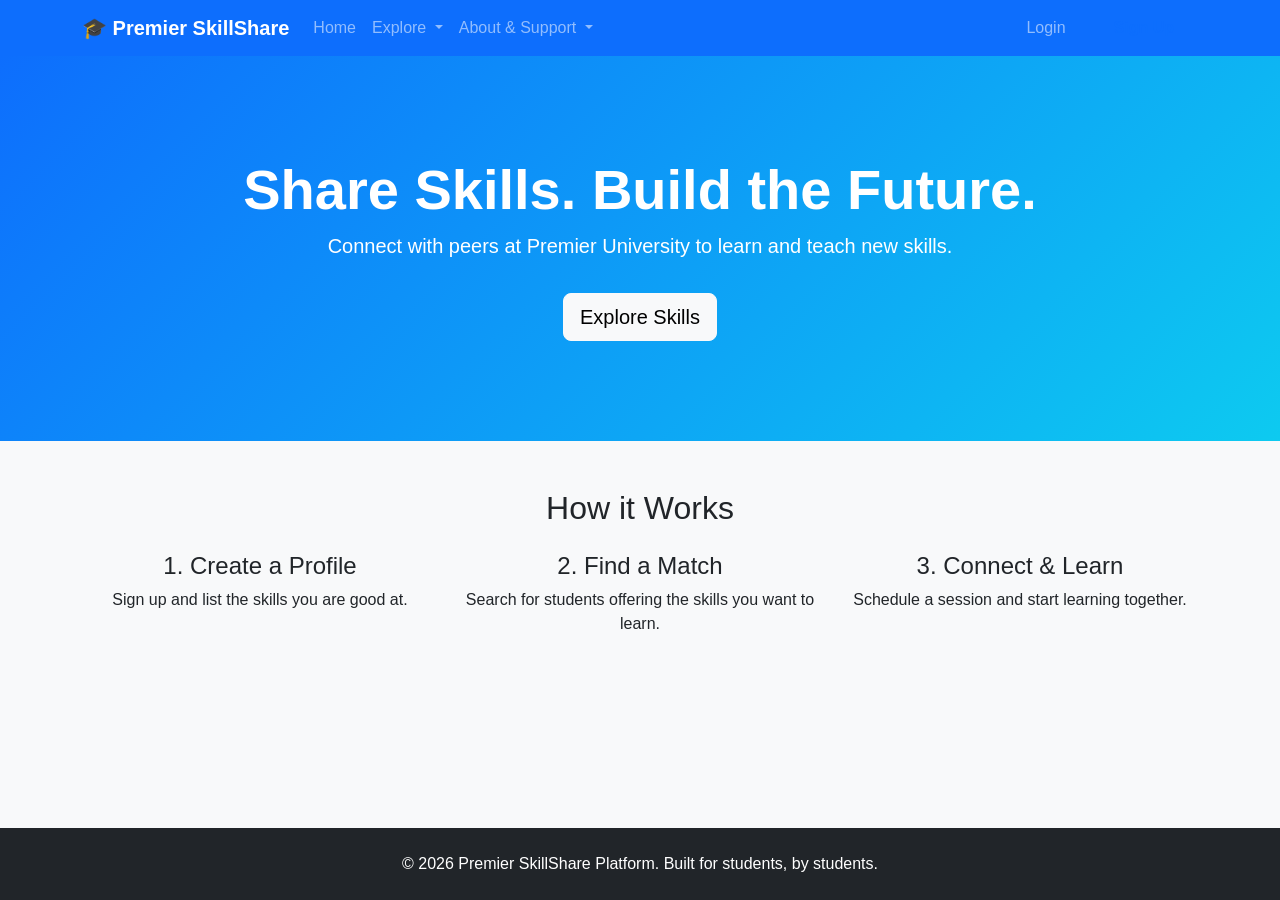
==== index.html @ 528062be "first commit" ====
<!DOCTYPE html>
<html lang="en">
<head>
    <meta charset="UTF-8">
    <title>Premier SkillShare | Home</title>
    <meta name="viewport" content="width=device-width, initial-scale=1.0, maximum-scale=1.0, user-scalable=no">
    <link href="https://cdn.jsdelivr.net/npm/bootstrap@5.3.0/dist/css/bootstrap.min.css" rel="stylesheet">
    <link rel="stylesheet" href="css/style.css">
</head>
<body>
    <div id="navbar-container"></div>

    <div id="carouselExample" class="carousel slide" data-bs-ride="carousel">
      <div class="carousel-inner">
        <div class="carousel-item active hero-section text-center">
            <h1 class="display-4 fw-bold">Share Skills. Build the Future.</h1>
            <p class="lead">Connect with peers at Premier University to learn and teach new skills.</p>
            <a href="skills.html" class="btn btn-light btn-lg mt-3">Explore Skills</a>
        </div>
      </div>
    </div>

    <div class="container mt-5 text-center">
        <h2>How it Works</h2>
        <div class="row mt-4">
            <div class="col-md-4">
                <h4>1. Create a Profile</h4>
                <p>Sign up and list the skills you are good at.</p>
            </div>
            <div class="col-md-4">
                <h4>2. Find a Match</h4>
                <p>Search for students offering the skills you want to learn.</p>
            </div>
            <div class="col-md-4">
                <h4>3. Connect & Learn</h4>
                <p>Schedule a session and start learning together.</p>
            </div>
        </div>
    </div>

    <div id="footer-container"></div>
    <script src="https://code.jquery.com/jquery-3.6.0.min.js"></script>
    <script src="https://cdn.jsdelivr.net/npm/bootstrap@5.3.0/dist/js/bootstrap.bundle.min.js"></script>
    <script src="js/main.js"></script>
</body>
</html>
---- css/style.css ----
body {
    display: flex;
    flex-direction: column;
    min-height: 100vh;
    background-color: #f8f9fa;
    font-family: 'Segoe UI', Tahoma, Geneva, Verdana, sans-serif;
}
#footer-container{
    margin-top: auto;
    width: 100%;
}
.hero-section {
    background: linear-gradient(135deg, #0d6efd, #0dcaf0);
    color: white;
    padding: 100px 0;
}
.skill-card:hover {
    transform: translateY(-5px);
    transition: all 0.3s ease;
    box-shadow: 0 10px 20px rgba(0,0,0,0.1);
}
.error-msg {
    color: red;
    font-size: 0.85rem;
    display: none;
}
/* --- NATIVE APP UI FOR MOBILE SCREENS --- */
@media (max-width: 768px) {
    body {
        background-color: #f2f4f7; /* Slightly darker background to make white cards pop */
    }
    
    .skill-card {
        border-radius: 20px !important; /* Much rounder corners like iOS/Android apps */
        border: none !important;
        box-shadow: 0 8px 16px rgba(0,0,0,0.06) !important; /* Softer, wider shadow */
        margin-bottom: 24px;
        padding: 5px; /* Gives the text some breathing room inside the card */
    }

    .skill-card h5 {
        font-size: 1.25rem;
    }

    .skill-card p {
        font-size: 0.95rem;
        line-height: 1.5;
    }

    /* Make buttons larger and easier to tap with a thumb */
    .skill-card .btn {
        padding: 12px;
        border-radius: 12px;
        font-weight: bold;
        font-size: 1.05rem;
    }

    /* Adjust container padding for mobile edge-to-edge feel */
    .container {
        padding-left: 20px;
        padding-right: 20px;
    }
}
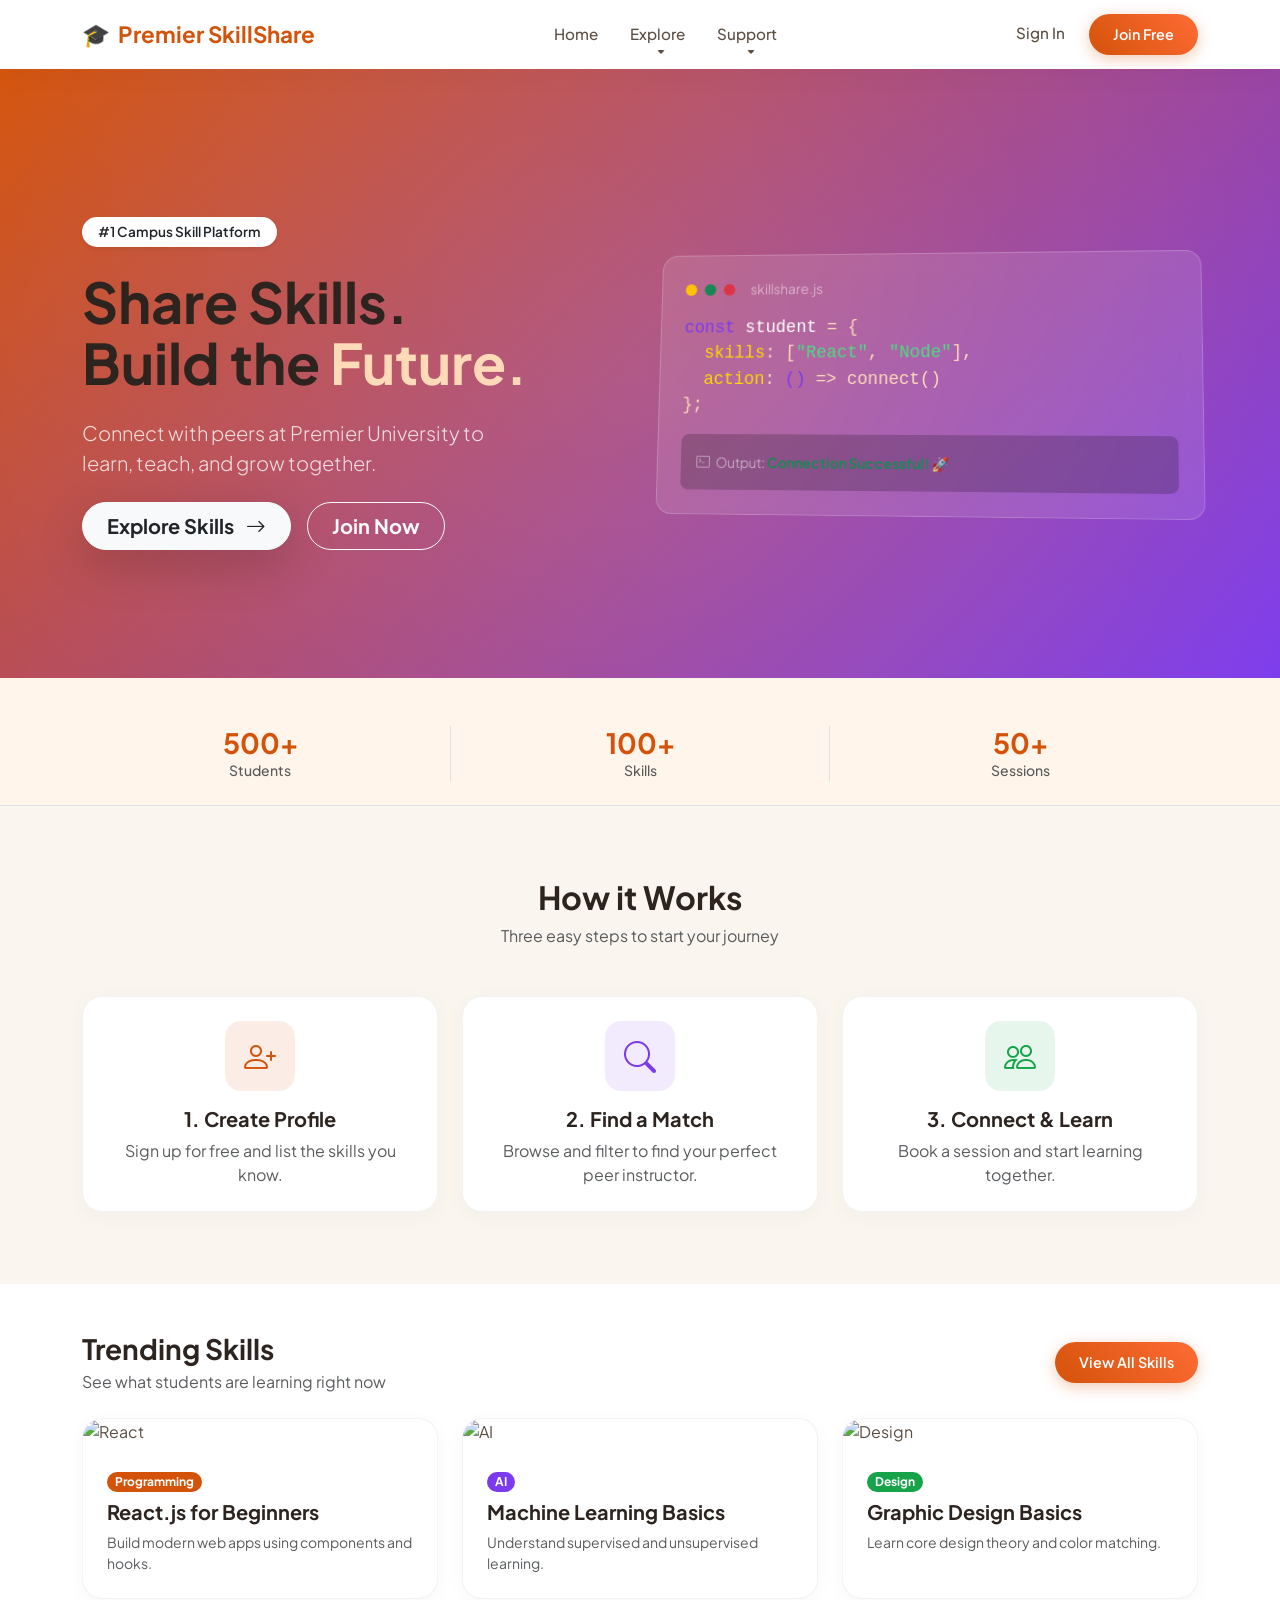
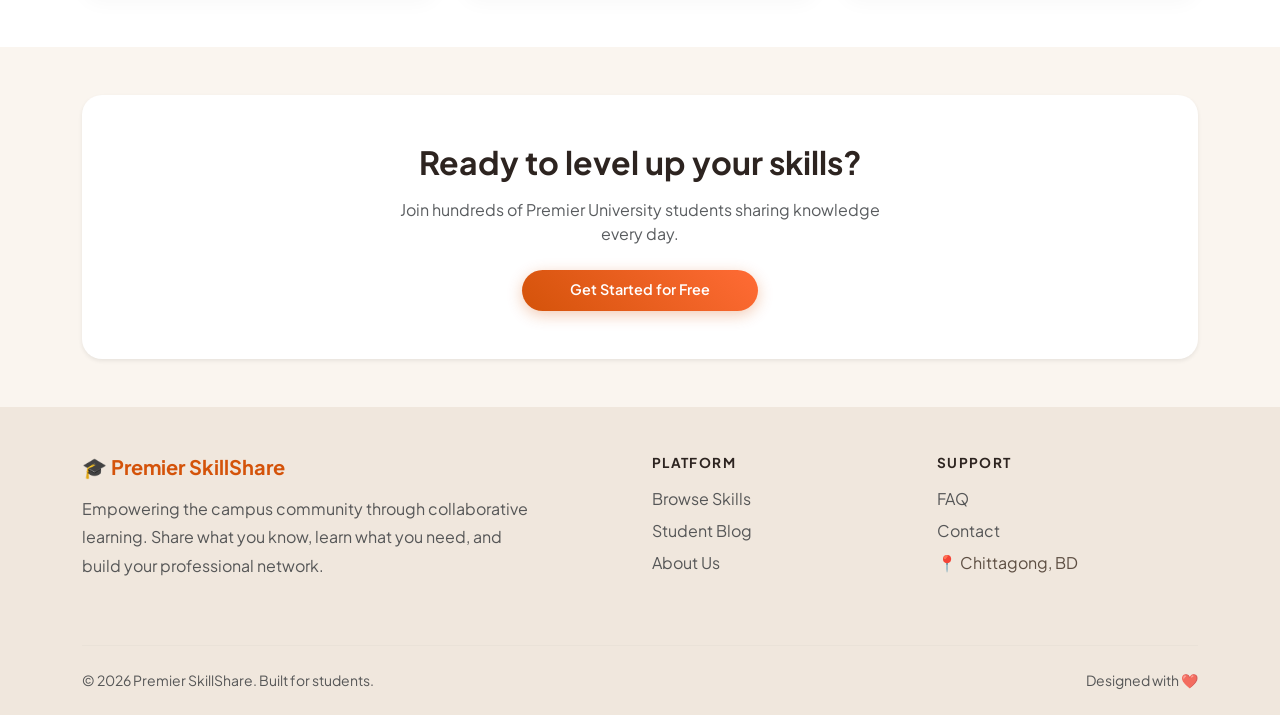
==== commit 4ad9ec70: "Updated some features" ====
--- a/index.html
+++ b/index.html
@@ -5,38 +5,181 @@
     <title>Premier SkillShare | Home</title>
     <meta name="viewport" content="width=device-width, initial-scale=1.0, maximum-scale=1.0, user-scalable=no">
     <link href="https://cdn.jsdelivr.net/npm/bootstrap@5.3.0/dist/css/bootstrap.min.css" rel="stylesheet">
+    <link rel="stylesheet" href="https://cdn.jsdelivr.net/npm/bootstrap-icons@1.11.3/font/bootstrap-icons.min.css">
     <link rel="stylesheet" href="css/style.css">
 </head>
 <body>
     <div id="navbar-container"></div>
 
-    <div id="carouselExample" class="carousel slide" data-bs-ride="carousel">
-      <div class="carousel-inner">
-        <div class="carousel-item active hero-section text-center">
-            <h1 class="display-4 fw-bold">Share Skills. Build the Future.</h1>
-            <p class="lead">Connect with peers at Premier University to learn and teach new skills.</p>
-            <a href="skills.html" class="btn btn-light btn-lg mt-3">Explore Skills</a>
-        </div>
-      </div>
-    </div>
-
-    <div class="container mt-5 text-center">
-        <h2>How it Works</h2>
-        <div class="row mt-4">
-            <div class="col-md-4">
-                <h4>1. Create a Profile</h4>
-                <p>Sign up and list the skills you are good at.</p>
-            </div>
-            <div class="col-md-4">
-                <h4>2. Find a Match</h4>
-                <p>Search for students offering the skills you want to learn.</p>
-            </div>
-            <div class="col-md-4">
-                <h4>3. Connect & Learn</h4>
-                <p>Schedule a session and start learning together.</p>
+    <!-- HERO SECTION -->
+    <section class="hero-premium d-flex align-items-center text-white">
+        <!-- FIXED: Added position-relative and z-index-2 so buttons are clickable -->
+        <div class="container py-5 position-relative" style="z-index: 2;">
+            <div class="row align-items-center">
+                <div class="col-lg-6 mb-5 mb-lg-0 text-center text-lg-start">
+                    <span class="badge bg-white text-dark px-3 py-2 mb-4 rounded-pill shadow-sm fw-semibold" style="font-size: 0.85rem;">
+                        #1 Campus Skill Platform
+                    </span>
+                    <h1 class="display-4 fw-bold mb-4" style="line-height: 1.1;">
+                        Share Skills.<br>Build the <span style="color: #FFDAB9;">Future.</span>
+                    </h1>
+                    <p class="lead mb-4" style="color: rgba(255,255,255,0.8); max-width: 450px;" class="mx-auto mx-lg-0">
+                        Connect with peers at Premier University to learn, teach, and grow together.
+                    </p>
+                    <div class="d-grid gap-3 d-md-flex justify-content-lg-start">
+                        <a href="skills.html" class="btn btn-light btn-lg px-4 rounded-pill fw-bold shadow-lg text-dark">
+                            Explore Skills <i class="bi bi-arrow-right ms-2"></i>
+                        </a>
+                        <a href="register.html" class="btn btn-outline-light btn-lg px-4 rounded-pill fw-bold">
+                            Join Now
+                        </a>
+                    </div>
+                </div>
+                <div class="col-lg-6 text-center d-none d-lg-block">
+                    <div class="hero-visual-box p-4 rounded-4">
+                        <div class="d-flex align-items-center mb-3">
+                            <div class="rounded-circle bg-warning me-2" style="width:12px;height:12px;"></div>
+                            <div class="rounded-circle bg-success me-2" style="width:12px;height:12px;"></div>
+                            <div class="rounded-circle bg-danger me-2" style="width:12px;height:12px;"></div>
+                            <span class="text-white-50 ms-2 small">skillshare.js</span>
+                        </div>
+                        <div class="text-start" style="color: #FFDAB9; font-family: monospace; font-size: 1.1rem;">
+                            <span style="color: #7C3AED;">const</span> <span class="text-white">student</span> = {<br>
+                            &nbsp;&nbsp;<span style="color: #FFD700;">skills</span>: [<span style="color: #4ADE80;">"React"</span>, <span style="color: #4ADE80;">"Node"</span>],<br>
+                            &nbsp;&nbsp;<span style="color: #FFD700;">action</span>: <span style="color: #7C3AED;">()</span> => <span style="color: #FFDAB9;">connect()</span><br>
+                            };
+                        </div>
+                        <div class="mt-3 p-3 rounded-3 text-start" style="background: rgba(0,0,0,0.2);">
+                            <span class="text-white-50 small"><i class="bi bi-terminal me-1"></i> Output: <span class="text-success fw-bold">Connection Successful! 🚀</span></span>
+                        </div>
+                    </div>
+                </div>
             </div>
         </div>
-    </div>
+    </section>
+
+    <!-- STATS BAR -->
+    <!-- FIXED: Changed py-4 to pt-5 pb-4 for more space above -->
+    <section class="pt-5 pb-4 border-bottom" style="background: #FFF5EB;">
+        <div class="container">
+            <div class="row text-center">
+                <div class="col-4 mb-3 mb-md-0">
+                    <h3 class="fw-bold mb-0" style="color: #D4530A;">500+</h3>
+                    <p class="text-muted small mb-0 fw-medium">Students</p>
+                </div>
+                <div class="col-4 mb-3 mb-md-0 border-start border-end">
+                    <h3 class="fw-bold mb-0" style="color: #D4530A;">100+</h3>
+                    <p class="text-muted small mb-0 fw-medium">Skills</p>
+                </div>
+                <div class="col-4">
+                    <h3 class="fw-bold mb-0" style="color: #D4530A;">50+</h3>
+                    <p class="text-muted small mb-0 fw-medium">Sessions</p>
+                </div>
+            </div>
+        </div>
+    </section>
+
+    <!-- HOW IT WORKS -->
+    <section class="py-5">
+        <div class="container py-4">
+            <div class="text-center mb-5">
+                <h2 class="fw-bold mb-2">How it Works</h2>
+                <p class="text-muted">Three easy steps to start your journey</p>
+            </div>
+            <div class="row g-4">
+                <div class="col-md-4">
+                    <div class="card-premium p-4 h-100 text-center">
+                        <div class="icon-box-premium mx-auto mb-3" style="background: rgba(212, 83, 10, 0.1); color: #D4530A;">
+                            <i class="bi bi-person-plus fs-2"></i>
+                        </div>
+                        <h5 class="fw-bold">1. Create Profile</h5>
+                        <p class="text-muted mt-2 mb-0">Sign up for free and list the skills you know.</p>
+                    </div>
+                </div>
+                <div class="col-md-4">
+                    <div class="card-premium p-4 h-100 text-center">
+                        <div class="icon-box-premium mx-auto mb-3" style="background: rgba(124, 58, 237, 0.1); color: #7C3AED;">
+                            <i class="bi bi-search fs-2"></i>
+                        </div>
+                        <h5 class="fw-bold">2. Find a Match</h5>
+                        <p class="text-muted mt-2 mb-0">Browse and filter to find your perfect peer instructor.</p>
+                    </div>
+                </div>
+                <div class="col-md-4">
+                    <div class="card-premium p-4 h-100 text-center">
+                        <div class="icon-box-premium mx-auto mb-3" style="background: rgba(22, 163, 74, 0.1); color: #16A34A;">
+                            <i class="bi bi-people fs-2"></i>
+                        </div>
+                        <h5 class="fw-bold">3. Connect & Learn</h5>
+                        <p class="text-muted mt-2 mb-0">Book a session and start learning together.</p>
+                    </div>
+                </div>
+            </div>
+        </div>
+    </section>
+
+    <!-- TRENDING SKILLS -->
+    <section class="py-5" style="background: #fff;">
+        <div class="container">
+            <div class="d-flex flex-column flex-md-row justify-content-md-between align-items-md-end mb-4">
+                <div class="text-center text-md-start mb-3 mb-md-0">
+                    <h3 class="fw-bold mb-1">Trending Skills</h3>
+                    <p class="text-muted mb-0">See what students are learning right now</p>
+                </div>
+                <a href="skills.html" class="btn btn-premium px-4 align-self-center">View All Skills</a>
+            </div>
+            <div class="row g-4">
+                
+                <!-- FIXED: Wrapped in <a> tag and linked to ID 4 (React) -->
+                <div class="col-md-4">
+                    <a href="skill-details.html?id=4" class="card-premium h-100 overflow-hidden text-decoration-none d-block" style="color: inherit;">
+                        <img src="https://images.unsplash.com/photo-1633356122544-f134324a6cee?auto=format&fit=crop&w=600&q=80" class="w-100" style="height: 200px; object-fit: cover;" alt="React">
+                        <div class="p-4">
+                            <span class="badge rounded-pill mb-2" style="background: #D4530A; color: white;">Programming</span>
+                            <h5 class="fw-bold">React.js for Beginners</h5>
+                            <p class="text-muted small mb-0">Build modern web apps using components and hooks.</p>
+                        </div>
+                    </a>
+                </div>
+
+                <!-- FIXED: Wrapped in <a> tag and linked to ID 8 (Machine Learning) -->
+                <div class="col-md-4">
+                    <a href="skill-details.html?id=8" class="card-premium h-100 overflow-hidden text-decoration-none d-block" style="color: inherit;">
+                        <img src="https://images.unsplash.com/photo-1677442136019-21780ecad995?auto=format&fit=crop&w=600&q=80" class="w-100" style="height: 200px; object-fit: cover;" alt="AI">
+                        <div class="p-4">
+                            <span class="badge rounded-pill mb-2" style="background: #7C3AED; color: white;">AI</span>
+                            <h5 class="fw-bold">Machine Learning Basics</h5>
+                            <p class="text-muted small mb-0">Understand supervised and unsupervised learning.</p>
+                        </div>
+                    </a>
+                </div>
+
+                <!-- FIXED: Wrapped in <a> tag and linked to ID 3 (Graphic Design) -->
+                <div class="col-md-4">
+                    <a href="skill-details.html?id=3" class="card-premium h-100 overflow-hidden text-decoration-none d-block" style="color: inherit;">
+                        <img src="https://images.unsplash.com/photo-1626785774573-4b799315345d?auto=format&fit=crop&w=600&q=80" class="w-100" style="height: 200px; object-fit: cover;" alt="Design">
+                        <div class="p-4">
+                            <span class="badge rounded-pill mb-2" style="background: #16A34A; color: white;">Design</span>
+                            <h5 class="fw-bold">Graphic Design Basics</h5>
+                            <p class="text-muted small mb-0">Learn core design theory and color matching.</p>
+                        </div>
+                    </a>
+                </div>
+
+            </div>
+        </div>
+    </section>
+
+    <!-- CTA SECTION -->
+    <section class="py-5">
+        <div class="container">
+            <div class="card-premium p-5 text-center border-0 shadow-sm">
+                <h2 class="fw-bold mb-3">Ready to level up your skills?</h2>
+                <p class="text-muted mb-4 mx-auto" style="max-width: 500px;">Join hundreds of Premier University students sharing knowledge every day.</p>
+                <a href="register.html" class="btn btn-premium btn-lg px-5">Get Started for Free</a>
+            </div>
+        </div>
+    </section>
 
     <div id="footer-container"></div>
     <script src="https://code.jquery.com/jquery-3.6.0.min.js"></script>
--- a/css/style.css
+++ b/css/style.css
@@ -1,63 +1,323 @@
+/* ==========================================
+   COMPLETE PREMIUM WARM THEME
+   ========================================== */
+@import url('https://fonts.googleapis.com/css2?family=Plus+Jakarta+Sans:wght@400;500;600;700;800&display=swap');
+
 body {
     display: flex;
     flex-direction: column;
     min-height: 100vh;
-    background-color: #f8f9fa;
-    font-family: 'Segoe UI', Tahoma, Geneva, Verdana, sans-serif;
-}
-#footer-container{
-    margin-top: auto;
+    background-color: #FAF5EF;
+    color: #5D4E42;
+    font-family: 'Plus Jakarta Sans', sans-serif;
+}
+
+#footer-container { margin-top: auto; width: 100%; }
+
+/* --- GLOBAL TEXT & LINKS --- */
+a { color: #D4530A; text-decoration: none; transition: all 0.3s ease; }
+a:hover { color: #7C3AED; }
+h1, h2, h3, h4, h5, h6 { color: #2D2420; font-weight: 700; }
+
+/* ==========================================
+   NAVBAR
+   ========================================== */
+.navbar-premium {
+    background: rgba(255, 255, 255, 0.95);
+    backdrop-filter: blur(20px);
+    -webkit-backdrop-filter: blur(20px);
+    box-shadow: 0 4px 30px rgba(45, 36, 32, 0.04);
+    padding: 0.8rem 0;
+    transition: all 0.3s ease;
+}
+.navbar-premium .nav-link {
+    color: #5D4E42 !important;
+    font-weight: 500;
+    font-size: 0.95rem;
+    padding: 0.5rem 1rem !important;
+    position: relative;
+}
+.navbar-premium .nav-link::after {
+    content: '';
+    position: absolute;
+    width: 0; height: 2px;
+    bottom: 0; left: 50%;
+    background: linear-gradient(45deg, #D4530A, #7C3AED);
+    transition: all 0.3s ease;
+    transform: translateX(-50%);
+    border-radius: 2px;
+}
+.navbar-premium .nav-link:hover::after,
+.navbar-premium .nav-link.active::after { width: 20px; }
+
+.navbar-premium .dropdown-menu {
+    border: 1px solid rgba(45, 36, 32, 0.08);
+    border-radius: 16px;
+    box-shadow: 0 20px 40px rgba(0,0,0,0.06);
+    padding: 1rem;
+    margin-top: 0.5rem !important;
+}
+.navbar-premium .dropdown-item {
+    border-radius: 10px;
+    color: #5D4E42;
+    padding: 0.6rem 1rem;
+    font-size: 0.9rem;
+}
+.navbar-premium .dropdown-item:hover {
+    background: #FAF5EF;
+    color: #D4530A;
+}
+
+/* ==========================================
+   FOOTER
+   ========================================== */
+.footer-premium { 
+    background: #F0E7DD; 
+}
+.footer-link-custom {
+    transition: all 0.3s ease;
+    display: inline-block;
+}
+.footer-link-custom:hover { 
+    color: #D4530A !important; 
+    transform: translateX(5px); 
+}
+
+/* ==========================================
+   BUTTONS
+   ========================================== */
+.btn-premium {
+    background: linear-gradient(45deg, #D4530A, #FF6B35);
+    color: #fff;
+    border: none;
+    border-radius: 50px;
+    padding: 0.6rem 1.8rem;
+    font-weight: 600;
+    font-size: 0.9rem;
+    box-shadow: 0 4px 15px rgba(212, 83, 10, 0.3);
+    transition: all 0.3s ease;
+}
+.btn-premium:hover {
+    transform: translateY(-2px);
+    box-shadow: 0 8px 25px rgba(212, 83, 10, 0.4);
+    color: #fff;
+}
+
+/* ==========================================
+   FORMS & INPUTS
+   ========================================== */
+.form-control, .form-select {
+    background-color: #fff;
+    border: 1px solid #E7DDD4;
+    color: #2D2420;
+    border-radius: 12px;
+    padding: 0.8rem 1.2rem;
+    transition: all 0.3s ease;
+}
+.form-control:focus, .form-select:focus {
+    border-color: #D4530A;
+    box-shadow: 0 0 0 4px rgba(212, 83, 10, 0.08);
+}
+.form-label { color: #5D4E42; font-weight: 600; font-size: 0.9rem; }
+.error-msg { color: #DC2626; font-size: 0.85rem; display: none; }
+
+/* ==========================================
+   BEAUTIFUL SEARCH BAR & FILTER
+   ========================================== */
+.modern-input-group {
+    background: #fff;
+    border-radius: 16px;
+    box-shadow: 0 8px 24px rgba(45, 36, 32, 0.06);
+    border: none;
+    overflow: hidden;
+}
+.modern-input-group .input-group-text {
+    background: #fff;
+    border: none;
+    padding-left: 1.5rem;
+    color: #D4530A; 
+    font-size: 1.2rem;
+}
+.modern-input-group .form-control {
+    border: none;
+    box-shadow: none !important;
+    padding: 1rem 1.5rem;
+    font-size: 1rem;
+}
+
+.modern-select {
+    background-color: #fff;
+    border: none !important;
+    border-radius: 16px;
+    padding: 1rem 3rem 1rem 1.5rem !important;
+    box-shadow: 0 8px 24px rgba(45, 36, 32, 0.06);
+    font-size: 1rem;
+    font-weight: 500;
+    appearance: none; 
+    background-image: url("data:image/svg+xml,%3Csvg xmlns='http://www.w3.org/2000/svg' width='12' height='12' viewBox='0 0 12 12'%3E%3Cpath fill='%235D4E42' d='M6 8L1 3h10z'/%3E%3C/svg%3E") !important;
+    background-repeat: no-repeat;
+    background-position: right 1.5rem center;
+    cursor: pointer;
+}
+.modern-select:focus {
+    box-shadow: 0 8px 24px rgba(212, 83, 10, 0.15) !important;
+}
+
+/* ==========================================
+   PERFECT COURSE BOX LAYOUT
+   ========================================== */
+.skill-card-box {
+    background: #fff;
+    border: 1px solid #e0dbd5; 
+    border-radius: 20px;
+    overflow: hidden; 
+    transition: all 0.4s cubic-bezier(0.25, 0.8, 0.25, 1);
+    text-decoration: none;
+    color: inherit;
+    display: flex;
+    flex-direction: column;
+    height: 100%; 
+}
+.skill-card-box:hover {
+    transform: translateY(-8px);
+    box-shadow: 0 25px 50px rgba(45, 36, 32, 0.15);
+    border-color: rgba(212, 83, 10, 0.3); 
+}
+
+.skill-img {
     width: 100%;
-}
-.hero-section {
-    background: linear-gradient(135deg, #0d6efd, #0dcaf0);
+    height: 200px;
+    object-fit: cover;
+    display: block; 
+    transition: transform 0.6s ease;
+}
+.skill-card-box:hover .skill-img {
+    transform: scale(1.05);
+}
+
+.skill-details {
+    padding: 1.5rem;
+    display: flex;
+    flex-direction: column;
+    flex-grow: 1; 
+}
+
+.view-btn {
+    background: linear-gradient(45deg, #D4530A, #7C3AED);
     color: white;
-    padding: 100px 0;
-}
-.skill-card:hover {
+    border-radius: 50px;
+    padding: 0.7rem 1.5rem;
+    font-weight: 600;
+    font-size: 0.9rem;
+    display: inline-block;
+    transition: all 0.3s ease;
+    border: none;
+}
+.view-btn:hover {
+    transform: translateY(-2px);
+    box-shadow: 0 4px 15px rgba(124, 58, 237, 0.4);
+    color: white;
+}
+
+/* ==========================================
+   INDEX PAGE SPECIFICS
+   ========================================== */
+.hero-premium {
+    background: linear-gradient(135deg, #D4530A 0%, #7C3AED 100%);
+    padding-top: 100px;
+    padding-bottom: 80px;
+    position: relative;
+    overflow: hidden;
+}
+.hero-premium::before {
+    content: '';
+    position: absolute;
+    top: -50%; left: -50%;
+    width: 200%; height: 200%;
+    background: radial-gradient(circle, rgba(255,255,255,0.1) 0%, transparent 60%);
+}
+.hero-visual-box {
+    background: rgba(255, 255, 255, 0.1);
+    backdrop-filter: blur(10px);
+    border: 1px solid rgba(255, 255, 255, 0.2);
+    transform: perspective(1000px) rotateY(-5deg) rotateX(5deg);
+    transition: transform 0.5s ease;
+}
+.hero-visual-box:hover { transform: perspective(1000px) rotateY(0deg) rotateX(0deg); }
+
+.card-premium {
+    background: #fff;
+    border: 1px solid rgba(45, 36, 32, 0.05);
+    border-radius: 20px;
+    box-shadow: 0 4px 20px rgba(45, 36, 32, 0.03);
+    transition: all 0.4s cubic-bezier(0.25, 0.8, 0.25, 1);
+}
+.card-premium:hover {
     transform: translateY(-5px);
-    transition: all 0.3s ease;
-    box-shadow: 0 10px 20px rgba(0,0,0,0.1);
-}
-.error-msg {
-    color: red;
-    font-size: 0.85rem;
-    display: none;
-}
-/* --- NATIVE APP UI FOR MOBILE SCREENS --- */
-@media (max-width: 768px) {
-    body {
-        background-color: #f2f4f7; /* Slightly darker background to make white cards pop */
+    box-shadow: 0 20px 40px rgba(45, 36, 32, 0.08);
+    border-color: transparent;
+}
+
+.icon-box-premium {
+    width: 70px; height: 70px;
+    border-radius: 16px;
+    display: flex; align-items: center; justify-content: center;
+}
+
+/* ==========================================
+   TABLES, MODALS, MISC
+   ========================================== */
+.table { color: #5D4E42; --bs-table-bg: transparent; }
+.table-hover tbody tr:hover { background-color: rgba(212, 83, 10, 0.03); }
+.table-dark { --bs-table-bg: #2D2420; color: #fff; border-color: rgba(255,255,255,0.1); }
+
+.modal-content { 
+    border: none; 
+    border-radius: 20px; 
+    box-shadow: 0 30px 60px rgba(0,0,0,0.1); 
+}
+
+/* Owner Profile Link Hover Style */
+.profile-link-hover { 
+    transition: all 0.2s ease;
+    color: #2D2420 !important; /* Keeps text dark initially */
+    font-weight: 700;
+    text-decoration: none !important;
+}
+.profile-link-hover:hover { 
+    color: #D4530A !important; 
+    text-decoration: underline !important; 
+}
+
+/* ==========================================
+   SUPER RESPONSIVE MOBILE
+   ========================================== */
+@media (max-width: 991.98px) {
+    #navbarNav {
+        background: #fff;
+        margin: 1rem -1rem 0 -1rem;
+        padding: 1.5rem;
+        border-radius: 0 0 24px 24px;
+        box-shadow: 0 20px 40px rgba(0,0,0,0.06);
     }
+    .navbar-premium .nav-link::after { display: none; }
+}
+
+@media (max-width: 767.98px) {
+    .hero-premium { padding-top: 80px; padding-bottom: 60px; }
+    .hero-visual-box { display: none; }
     
-    .skill-card {
-        border-radius: 20px !important; /* Much rounder corners like iOS/Android apps */
-        border: none !important;
-        box-shadow: 0 8px 16px rgba(0,0,0,0.06) !important; /* Softer, wider shadow */
-        margin-bottom: 24px;
-        padding: 5px; /* Gives the text some breathing room inside the card */
+    .modern-input-group, .modern-select {
+        border-radius: 12px !important;
     }
-
-    .skill-card h5 {
-        font-size: 1.25rem;
+}
+
+/* FIX FOR VERY SMALL SCREENS (iPhone SE 320px) */
+@media (max-width: 340px) {
+    .navbar-premium .navbar-brand {
+        font-size: 1.1rem !important;
     }
-
-    .skill-card p {
-        font-size: 0.95rem;
-        line-height: 1.5;
-    }
-
-    /* Make buttons larger and easier to tap with a thumb */
-    .skill-card .btn {
-        padding: 12px;
-        border-radius: 12px;
-        font-weight: bold;
-        font-size: 1.05rem;
-    }
-
-    /* Adjust container padding for mobile edge-to-edge feel */
-    .container {
-        padding-left: 20px;
-        padding-right: 20px;
+    .navbar-premium .navbar-toggler {
+        padding: 0.2rem 0.4rem;
     }
 }
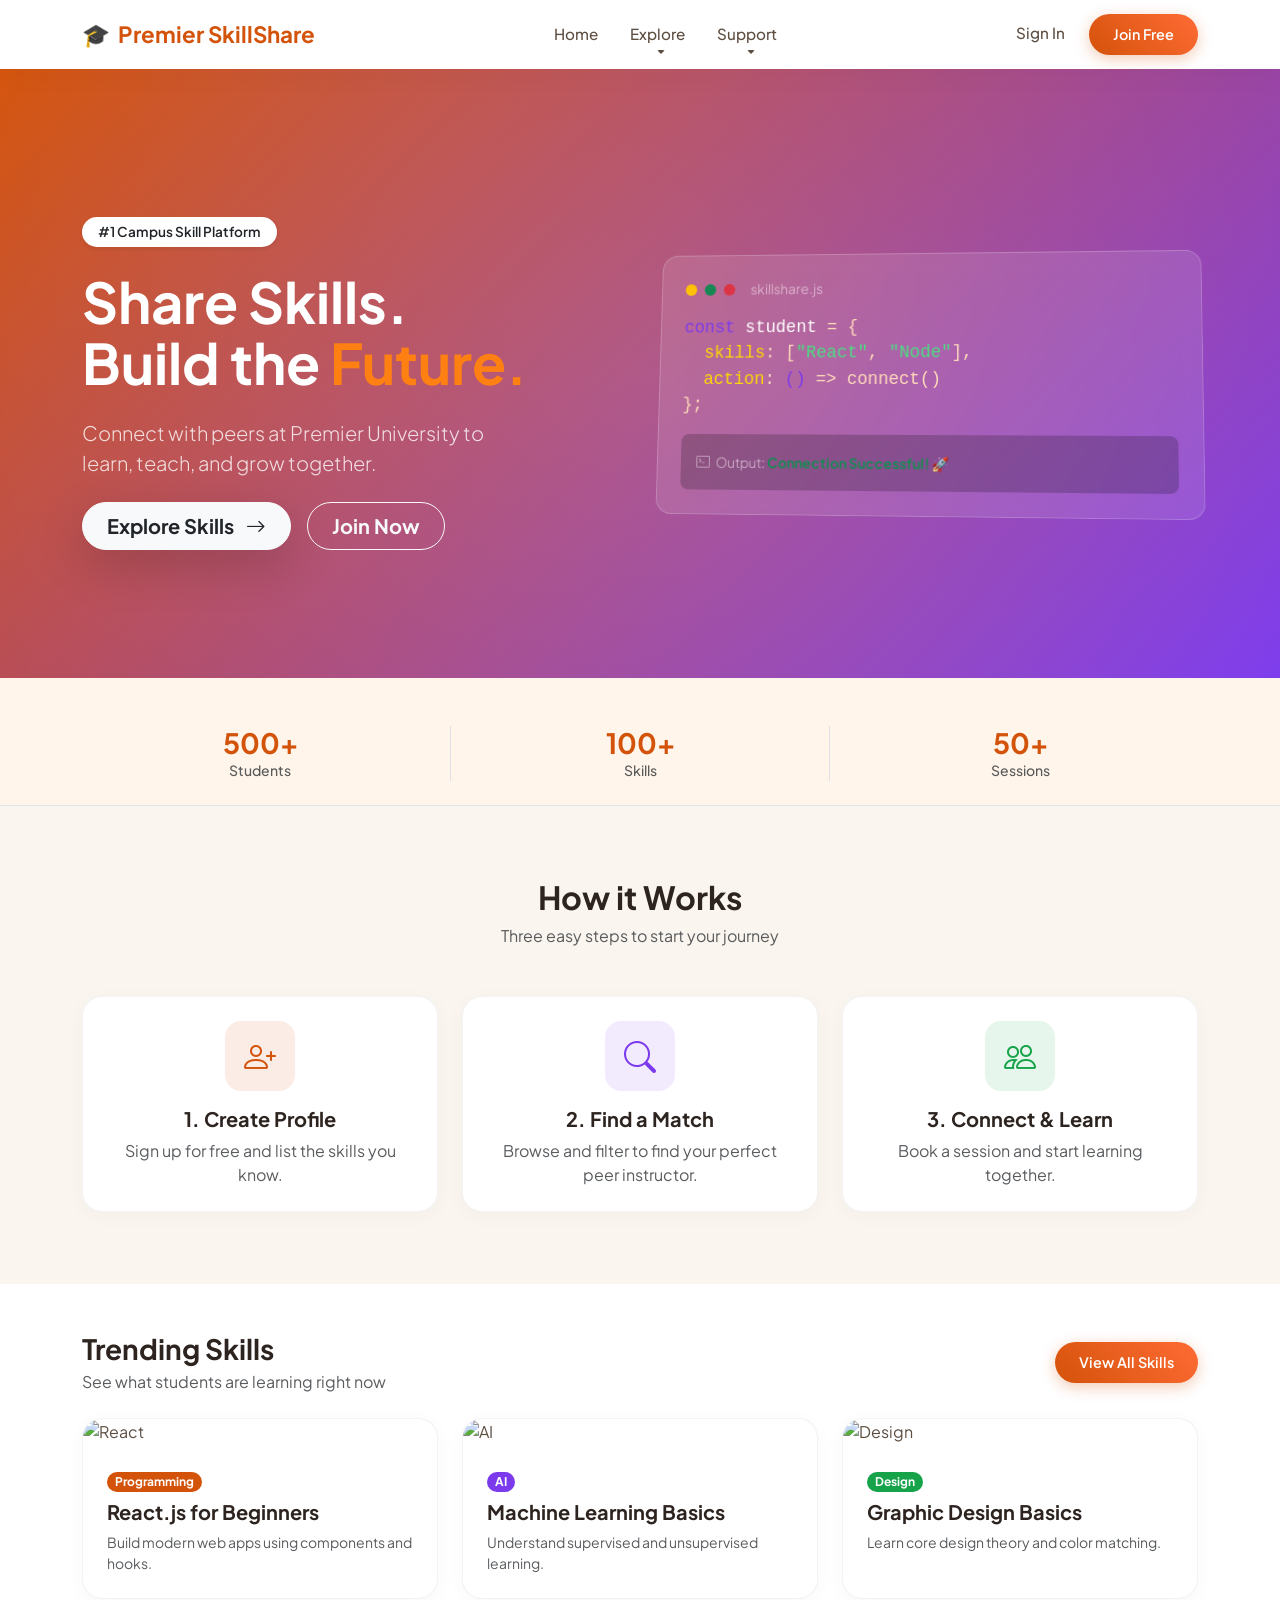
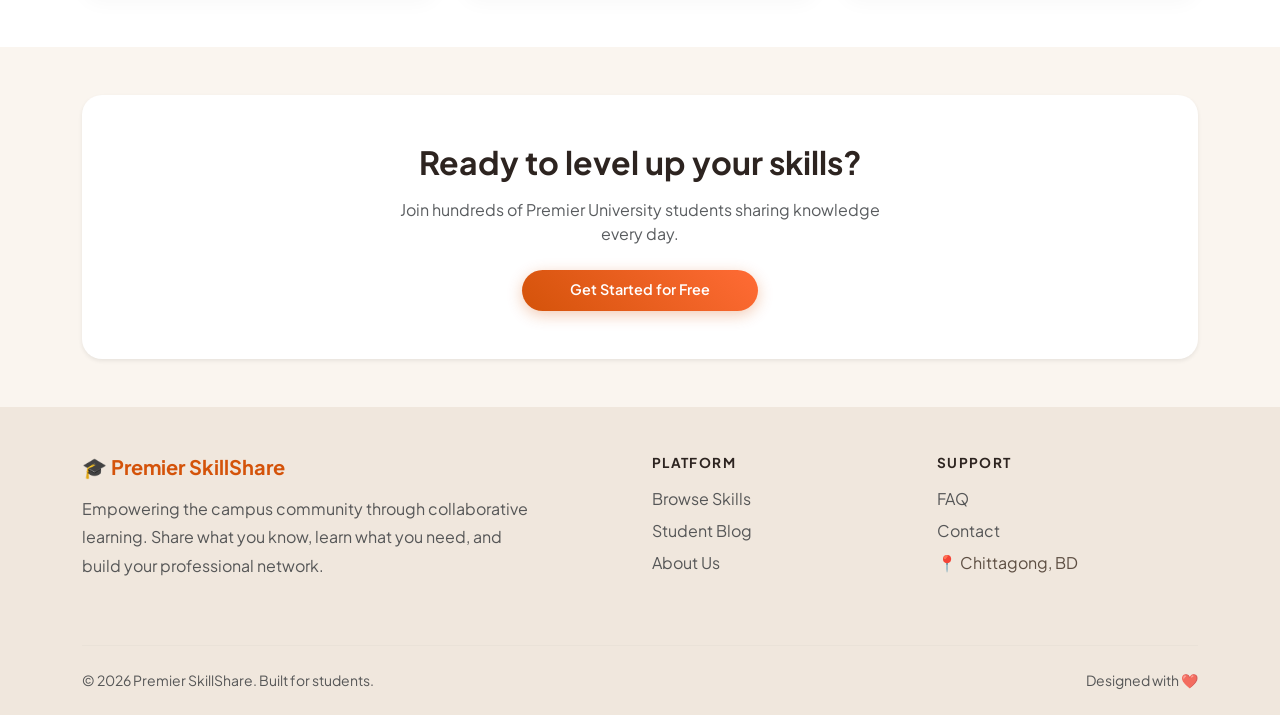
==== commit daa5ec8b: "message Operation setup" ====
--- a/index.html
+++ b/index.html
@@ -1,5 +1,6 @@
 <!DOCTYPE html>
 <html lang="en">
+
 <head>
     <meta charset="UTF-8">
     <title>Premier SkillShare | Home</title>
@@ -8,6 +9,7 @@
     <link rel="stylesheet" href="https://cdn.jsdelivr.net/npm/bootstrap-icons@1.11.3/font/bootstrap-icons.min.css">
     <link rel="stylesheet" href="css/style.css">
 </head>
+
 <body>
     <div id="navbar-container"></div>
 
@@ -17,17 +19,21 @@
         <div class="container py-5 position-relative" style="z-index: 2;">
             <div class="row align-items-center">
                 <div class="col-lg-6 mb-5 mb-lg-0 text-center text-lg-start">
-                    <span class="badge bg-white text-dark px-3 py-2 mb-4 rounded-pill shadow-sm fw-semibold" style="font-size: 0.85rem;">
+                    <span class="badge bg-white text-dark px-3 py-2 mb-4 rounded-pill shadow-sm fw-semibold"
+                        style="font-size: 0.85rem;">
                         #1 Campus Skill Platform
                     </span>
                     <h1 class="display-4 fw-bold mb-4" style="line-height: 1.1;">
-                        Share Skills.<br>Build the <span style="color: #FFDAB9;">Future.</span>
+                        <span style="color: #ffffff;">Share Skills.<br>Build the</span>
+                        <span style="color: rgb(254, 128, 18);">Future.</span>
                     </h1>
-                    <p class="lead mb-4" style="color: rgba(255,255,255,0.8); max-width: 450px;" class="mx-auto mx-lg-0">
+                    <p class="lead mb-4" style="color: rgba(255,255,255,0.8); max-width: 450px;"
+                        class="mx-auto mx-lg-0">
                         Connect with peers at Premier University to learn, teach, and grow together.
                     </p>
                     <div class="d-grid gap-3 d-md-flex justify-content-lg-start">
-                        <a href="skills.html" class="btn btn-light btn-lg px-4 rounded-pill fw-bold shadow-lg text-dark">
+                        <a href="skills.html"
+                            class="btn btn-light btn-lg px-4 rounded-pill fw-bold shadow-lg text-dark">
                             Explore Skills <i class="bi bi-arrow-right ms-2"></i>
                         </a>
                         <a href="register.html" class="btn btn-outline-light btn-lg px-4 rounded-pill fw-bold">
@@ -45,12 +51,16 @@
                         </div>
                         <div class="text-start" style="color: #FFDAB9; font-family: monospace; font-size: 1.1rem;">
                             <span style="color: #7C3AED;">const</span> <span class="text-white">student</span> = {<br>
-                            &nbsp;&nbsp;<span style="color: #FFD700;">skills</span>: [<span style="color: #4ADE80;">"React"</span>, <span style="color: #4ADE80;">"Node"</span>],<br>
-                            &nbsp;&nbsp;<span style="color: #FFD700;">action</span>: <span style="color: #7C3AED;">()</span> => <span style="color: #FFDAB9;">connect()</span><br>
+                            &nbsp;&nbsp;<span style="color: #FFD700;">skills</span>: [<span
+                                style="color: #4ADE80;">"React"</span>, <span
+                                style="color: #4ADE80;">"Node"</span>],<br>
+                            &nbsp;&nbsp;<span style="color: #FFD700;">action</span>: <span
+                                style="color: #7C3AED;">()</span> => <span style="color: #FFDAB9;">connect()</span><br>
                             };
                         </div>
                         <div class="mt-3 p-3 rounded-3 text-start" style="background: rgba(0,0,0,0.2);">
-                            <span class="text-white-50 small"><i class="bi bi-terminal me-1"></i> Output: <span class="text-success fw-bold">Connection Successful! 🚀</span></span>
+                            <span class="text-white-50 small"><i class="bi bi-terminal me-1"></i> Output: <span
+                                    class="text-success fw-bold">Connection Successful! 🚀</span></span>
                         </div>
                     </div>
                 </div>
@@ -89,7 +99,8 @@
             <div class="row g-4">
                 <div class="col-md-4">
                     <div class="card-premium p-4 h-100 text-center">
-                        <div class="icon-box-premium mx-auto mb-3" style="background: rgba(212, 83, 10, 0.1); color: #D4530A;">
+                        <div class="icon-box-premium mx-auto mb-3"
+                            style="background: rgba(212, 83, 10, 0.1); color: #D4530A;">
                             <i class="bi bi-person-plus fs-2"></i>
                         </div>
                         <h5 class="fw-bold">1. Create Profile</h5>
@@ -98,7 +109,8 @@
                 </div>
                 <div class="col-md-4">
                     <div class="card-premium p-4 h-100 text-center">
-                        <div class="icon-box-premium mx-auto mb-3" style="background: rgba(124, 58, 237, 0.1); color: #7C3AED;">
+                        <div class="icon-box-premium mx-auto mb-3"
+                            style="background: rgba(124, 58, 237, 0.1); color: #7C3AED;">
                             <i class="bi bi-search fs-2"></i>
                         </div>
                         <h5 class="fw-bold">2. Find a Match</h5>
@@ -107,7 +119,8 @@
                 </div>
                 <div class="col-md-4">
                     <div class="card-premium p-4 h-100 text-center">
-                        <div class="icon-box-premium mx-auto mb-3" style="background: rgba(22, 163, 74, 0.1); color: #16A34A;">
+                        <div class="icon-box-premium mx-auto mb-3"
+                            style="background: rgba(22, 163, 74, 0.1); color: #16A34A;">
                             <i class="bi bi-people fs-2"></i>
                         </div>
                         <h5 class="fw-bold">3. Connect & Learn</h5>
@@ -129,13 +142,16 @@
                 <a href="skills.html" class="btn btn-premium px-4 align-self-center">View All Skills</a>
             </div>
             <div class="row g-4">
-                
+
                 <!-- FIXED: Wrapped in <a> tag and linked to ID 4 (React) -->
                 <div class="col-md-4">
-                    <a href="skill-details.html?id=4" class="card-premium h-100 overflow-hidden text-decoration-none d-block" style="color: inherit;">
-                        <img src="https://images.unsplash.com/photo-1633356122544-f134324a6cee?auto=format&fit=crop&w=600&q=80" class="w-100" style="height: 200px; object-fit: cover;" alt="React">
+                    <a href="skill-details.html?id=4"
+                        class="card-premium h-100 overflow-hidden text-decoration-none d-block" style="color: inherit;">
+                        <img src="https://images.unsplash.com/photo-1633356122544-f134324a6cee?auto=format&fit=crop&w=600&q=80"
+                            class="w-100" style="height: 200px; object-fit: cover;" alt="React">
                         <div class="p-4">
-                            <span class="badge rounded-pill mb-2" style="background: #D4530A; color: white;">Programming</span>
+                            <span class="badge rounded-pill mb-2"
+                                style="background: #D4530A; color: white;">Programming</span>
                             <h5 class="fw-bold">React.js for Beginners</h5>
                             <p class="text-muted small mb-0">Build modern web apps using components and hooks.</p>
                         </div>
@@ -144,8 +160,10 @@
 
                 <!-- FIXED: Wrapped in <a> tag and linked to ID 8 (Machine Learning) -->
                 <div class="col-md-4">
-                    <a href="skill-details.html?id=8" class="card-premium h-100 overflow-hidden text-decoration-none d-block" style="color: inherit;">
-                        <img src="https://images.unsplash.com/photo-1677442136019-21780ecad995?auto=format&fit=crop&w=600&q=80" class="w-100" style="height: 200px; object-fit: cover;" alt="AI">
+                    <a href="skill-details.html?id=8"
+                        class="card-premium h-100 overflow-hidden text-decoration-none d-block" style="color: inherit;">
+                        <img src="https://images.unsplash.com/photo-1677442136019-21780ecad995?auto=format&fit=crop&w=600&q=80"
+                            class="w-100" style="height: 200px; object-fit: cover;" alt="AI">
                         <div class="p-4">
                             <span class="badge rounded-pill mb-2" style="background: #7C3AED; color: white;">AI</span>
                             <h5 class="fw-bold">Machine Learning Basics</h5>
@@ -156,10 +174,13 @@
 
                 <!-- FIXED: Wrapped in <a> tag and linked to ID 3 (Graphic Design) -->
                 <div class="col-md-4">
-                    <a href="skill-details.html?id=3" class="card-premium h-100 overflow-hidden text-decoration-none d-block" style="color: inherit;">
-                        <img src="https://images.unsplash.com/photo-1626785774573-4b799315345d?auto=format&fit=crop&w=600&q=80" class="w-100" style="height: 200px; object-fit: cover;" alt="Design">
+                    <a href="skill-details.html?id=3"
+                        class="card-premium h-100 overflow-hidden text-decoration-none d-block" style="color: inherit;">
+                        <img src="https://images.unsplash.com/photo-1626785774573-4b799315345d?auto=format&fit=crop&w=600&q=80"
+                            class="w-100" style="height: 200px; object-fit: cover;" alt="Design">
                         <div class="p-4">
-                            <span class="badge rounded-pill mb-2" style="background: #16A34A; color: white;">Design</span>
+                            <span class="badge rounded-pill mb-2"
+                                style="background: #16A34A; color: white;">Design</span>
                             <h5 class="fw-bold">Graphic Design Basics</h5>
                             <p class="text-muted small mb-0">Learn core design theory and color matching.</p>
                         </div>
@@ -175,7 +196,8 @@
         <div class="container">
             <div class="card-premium p-5 text-center border-0 shadow-sm">
                 <h2 class="fw-bold mb-3">Ready to level up your skills?</h2>
-                <p class="text-muted mb-4 mx-auto" style="max-width: 500px;">Join hundreds of Premier University students sharing knowledge every day.</p>
+                <p class="text-muted mb-4 mx-auto" style="max-width: 500px;">Join hundreds of Premier University
+                    students sharing knowledge every day.</p>
                 <a href="register.html" class="btn btn-premium btn-lg px-5">Get Started for Free</a>
             </div>
         </div>
@@ -184,6 +206,13 @@
     <div id="footer-container"></div>
     <script src="https://code.jquery.com/jquery-3.6.0.min.js"></script>
     <script src="https://cdn.jsdelivr.net/npm/bootstrap@5.3.0/dist/js/bootstrap.bundle.min.js"></script>
-    <script src="js/main.js"></script>
+    <script src="js/utils.js"></script>
+    <script src="js/skills.js"></script>
+    <script src="js/dashboard.js"></script>
+    <script src="js/profile.js"></script>
+    <script src="js/notices.js"></script>
+    <script src="js/admin.js"></script>
+    <script src="js/app.js"></script>
 </body>
+
 </html>
